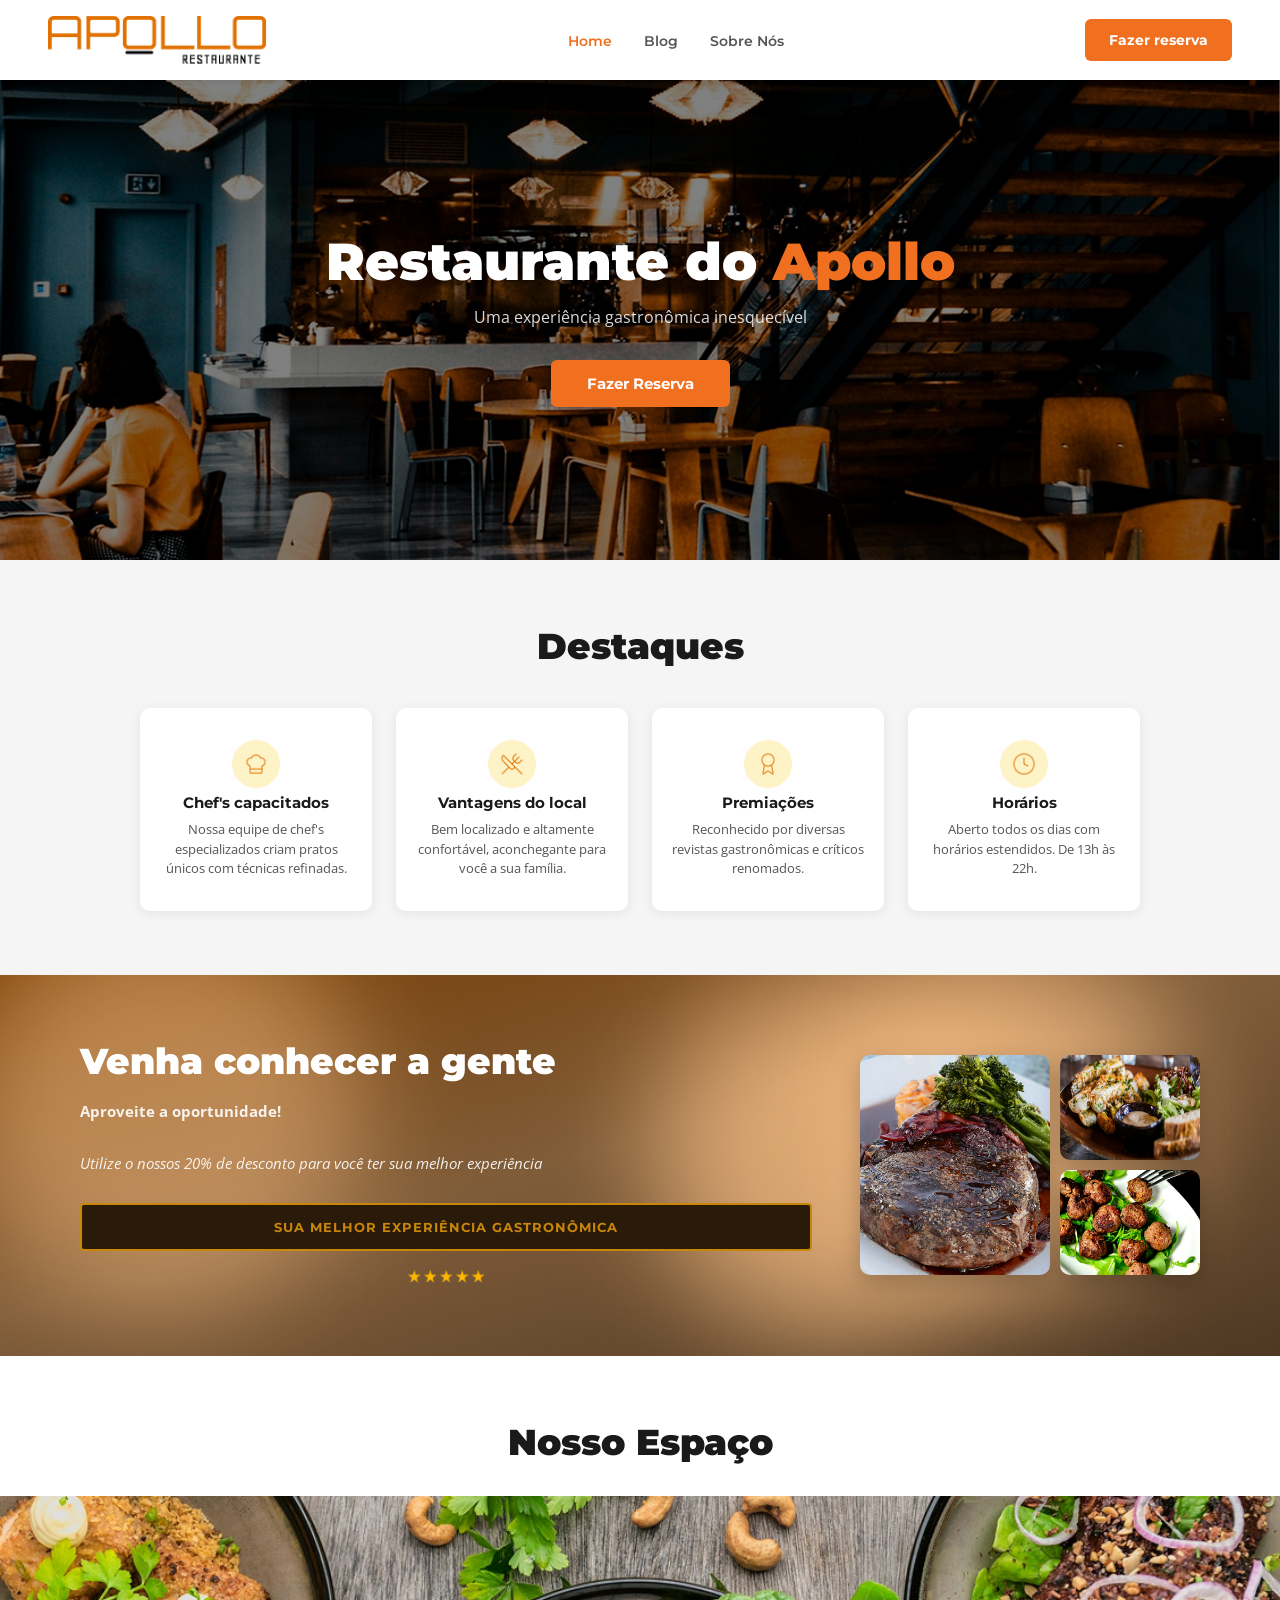
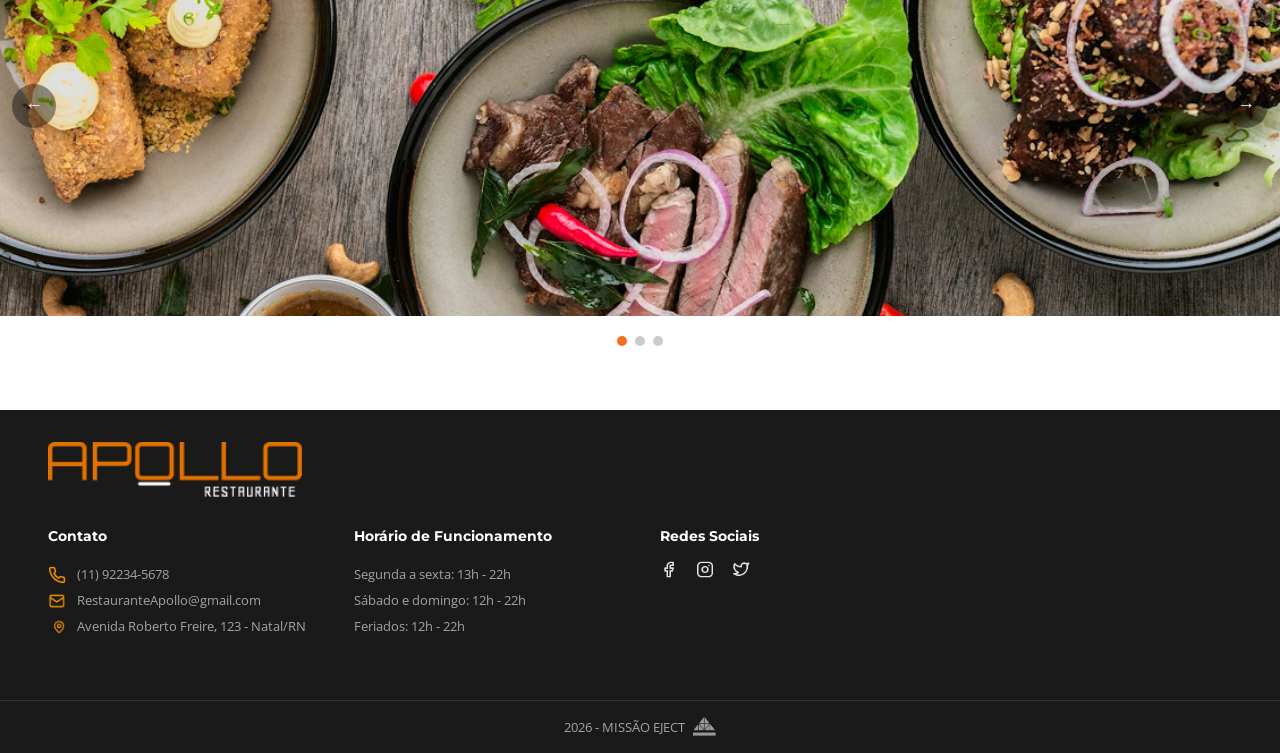
==== index.html @ 0782f097 "homepage v2 Pastas organizadas  Para fazer: - Comentar códigos - ajustar proporções de acordo com o " ====
<!DOCTYPE html>
<html lang="pt-BR">
<head>
  <meta charset="UTF-8" />
  <meta name="viewport" content="width=device-width, initial-scale=1.0"/>
  <title>Apollo Restaurante</title>
  <link href="https://fonts.googleapis.com/css2?family=Montserrat:wght@400;600;700;900&family=Open+Sans:wght@400;600&display=swap" rel="stylesheet"/>
  <link rel="stylesheet" href="assets/css/style.css"/>
</head>
<body>

  <!-- NAVBAR -->
  <nav>
  <img src="assets/imgs/homepage/logo/apolloPreta.png" alt="Apollo Restaurante" class="nav-logo"/>
  <ul class="nav-links">
    <li><a href="#" class="active">Home</a></li>
    <li><a href="#">Blog</a></li>
    <li><a href="#">Sobre Nós</a></li>
  </ul>
  <button class="btn-reserva-nav">Fazer reserva</button>
</nav>

  <!-- HERO -->
  <section class="hero">
    <div class="hero-bg"></div>
    <div class="hero-content">
      <h1>Restaurante do <span>Apollo</span></h1>
      <p>Uma experiência gastronômica inesquecível</p>
      <button class="btn-reserva-hero">Fazer Reserva</button>
    </div>
  </section>

  <!-- DESTAQUES -->
  <section class="destaques">
    <h2>Destaques</h2>
    <div class="cards">
  <div class="card">
    <div class="card-icon"><img src="assets/imgs/homepage/destaques/chapeu.png" alt="Chef"/></div>
    <h3>Chef's capacitados</h3>
    <p>Nossa equipe de chef's especializados criam pratos únicos com técnicas refinadas.</p>
  </div>
  <div class="card">
    <div class="card-icon"><img src="assets/imgs/homepage/destaques/garfo.png" alt="Vantagens"/></div>
    <h3>Vantagens do local</h3>
    <p>Bem localizado e altamente confortável, aconchegante para você a sua família.</p>
  </div>
  <div class="card">
    <div class="card-icon"><img src="assets/imgs/homepage/destaques/medalha.png" alt="Premiações"/></div>
    <h3>Premiações</h3>
    <p>Reconhecido por diversas revistas gastronômicas e críticos renomados.</p>
  </div>
  <div class="card">
    <div class="card-icon"><img src="assets/imgs/homepage/destaques/relogio.png" alt="Horários"/></div>
    <h3>Horários</h3>
    <p>Aberto todos os dias com horários estendidos. De 13h às 22h.</p>
  </div>
</div>
  </section>

  <!-- BANNER LARANJA -->
<section class="banner-cta">
  <div class="banner-texto">
    <h2>Venha conhecer a gente</h2>
    <p><strong>Aproveite a oportunidade!</strong></p>
    <p><em>Utilize o nossos 20% de desconto para você ter sua melhor experiência</em></p>
    <button class="btn-banner">SUA MELHOR EXPERIÊNCIA GASTRONÔMICA</button>
    <div class="banner-estrelas">
      <img src="assets/imgs/homepage/banner/estrelas.png" alt="Estrelas" class="estrelas-img"/>
    </div>
  </div>
  <div class="banner-fotos">
    <img class="foto-atras" src="assets/imgs/homepage/banner/1.png" alt="Prato 1"/>
    <img class="foto-meio" src="assets/imgs/homepage/banner/2.png" alt="Prato 2"/>
    <img class="foto-frente" src="assets/imgs/homepage/banner/3.png" alt="Prato 3"/>
  </div>
</section>

  <!-- NOSSO ESPAÇO -->
  <section class="espaco">
    <h2>Nosso Espaço</h2>
    <div class="espaco-slider">
      <button class="slider-btn prev">&#8592;</button>
      <img src="" alt="Nosso Espaço"/>
      <button class="slider-btn next">&#8594;</button>
    </div>
    <div class="espaco-dots">
    </div>
  </section>

 <!-- FOOTER -->
<footer>
  <div class="footer-top">
    <img src="assets/imgs/homepage/logo/apolloBranca.png" alt="Apollo Restaurante" class="footer-logo"/>
  </div>
  <div class="footer-grid">

    <div class="footer-col">
      <h4>Contato</h4>
      <p><img src="assets/imgs/homepage/footer/telefone.png" class="footer-icon-item"/> (11) 92234-5678</p>
      <p><img src="assets/imgs/homepage/footer/email.png" class="footer-icon-item"/> RestauranteApollo@gmail.com</p>
      <p><img src="assets/imgs/homepage/footer/local.png" class="footer-icon-item"/> Avenida Roberto Freire, 123 - Natal/RN</p>
    </div>

    <div class="footer-col">
      <h4>Horário de Funcionamento</h4>
      <p>Segunda a sexta: 13h - 22h</p>
      <p>Sábado e domingo: 12h - 22h</p>
      <p>Feriados: 12h - 22h</p>
    </div>

    <div class="footer-col">
      <h4>Redes Sociais</h4>
      <img src="assets/imgs/homepage/footer/redesSociais.png" alt="Redes Sociais" class="footer-icones"/>
    </div>

    <div class="footer-col">
      <iframe
        src="https://www.google.com/maps/embed?pb=!1m18!1m12!1m3!1d3989.5!2d-35.2!3d-5.8!2m3!1f0!2f0!3f0!3m2!1i1024!2i768!4f13.1!3m3!1m2!1s0x0%3A0x0!2zNcKwNDgnMDAuMCJTIDM1wrAxMicwMC4wIlc!5e0!3m2!1spt!2sbr!4v1"
        class="footer-mapa" allowfullscreen="" loading="lazy">
      </iframe>
    </div>

  </div>
  <div class="footer-bottom">
    2026 - MISSÃO EJECT <img src="assets/imgs/homepage/logo/missaoEject.png" alt="Missão Eject" class="footer-bottom-logo"/>
  </div>
</footer>

<script src="assets/js/main.js"></script>
</body>
</html>
---- assets/css/style.css ----
/* ===== RESET & VARIÁVEIS ===== */
*, *::before, *::after {
  box-sizing: border-box;
  margin: 0;
  padding: 0;
}

:root {
  --orange: #f07020;
  --dark: #1a1a1a;
  --white: #ffffff;
  --gray-light: #f5f5f5;
  --text-muted: #555;
}

body {
  font-family: 'Open Sans', sans-serif;
  color: var(--dark);
}

/* ===== NAVBAR ===== */
nav {
  display: flex;
  align-items: center;
  justify-content: space-between;
  padding: 16px 48px;
  background: var(--white);
  position: sticky;
  top: 0;
  z-index: 100;
  box-shadow: 0 1px 6px rgba(0, 0, 0, 0.08);
}

.nav-logo {
  height: 48px;
  object-fit: contain;
}

.nav-links {
  display: flex;
  align-items: center;
  gap: 32px;
  list-style: none;
}

.nav-links a {
  text-decoration: none;
  font-family: 'Montserrat', sans-serif;
  font-weight: 600;
  font-size: 14px;
  color: var(--text-muted);
  transition: color 0.2s;
}

.nav-links a.active,
.nav-links a:hover {
  color: var(--orange);
}

.btn-reserva-nav {
  background: var(--orange);
  color: var(--white);
  border: none;
  padding: 12px 24px;
  border-radius: 6px;
  font-family: 'Montserrat', sans-serif;
  font-weight: 700;
  font-size: 14px;
  cursor: pointer;
  transition: background 0.2s, transform 0.1s;
}

.btn-reserva-nav:hover {
  background: #d96010;
  transform: translateY(-1px);
}
/* ===== HERO ===== */
.hero {
  position: relative;
  height: 480px;
  display: flex;
  align-items: center;
  justify-content: center;
  text-align: center;
  overflow: hidden;
}

.hero-bg {
  position: absolute;
  inset: 0;
  background: url('../imgs/homepage/hero-bg.png') center / cover no-repeat;
  filter: brightness(0.5);
}

.hero-content {
  position: relative;
  z-index: 1;
  color: var(--white);
}

.hero-content h1 {
  font-family: 'Montserrat', sans-serif;
  font-weight: 900;
  font-size: 52px;
  line-height: 1.1;
  margin-bottom: 16px;
}

.hero-content h1 span {
  color: var(--orange);
}

.hero-content p {
  font-size: 16px;
  color: rgba(255, 255, 255, 0.85);
  margin-bottom: 32px;
}

.btn-reserva-hero {
  background: var(--orange);
  color: var(--white);
  border: none;
  padding: 14px 36px;
  border-radius: 6px;
  font-family: 'Montserrat', sans-serif;
  font-weight: 700;
  font-size: 15px;
  cursor: pointer;
  transition: background 0.2s, transform 0.15s;
}

.btn-reserva-hero:hover {
  background: #d96010;
  transform: translateY(-2px);
}

/* ===== DESTAQUES ===== */
.destaques {
  padding: 64px 48px;
  background: var(--gray-light);
  text-align: center;
}

.destaques h2 {
  font-family: 'Montserrat', sans-serif;
  font-weight: 900;
  font-size: 36px;
  margin-bottom: 40px;
}

.cards {
  display: grid;
  grid-template-columns: repeat(4, 1fr);
  gap: 24px;
  max-width: 1000px;
  margin: 0 auto;
}

.card {
  background: var(--white);
  border-radius: 10px;
  padding: 32px 20px;
  text-align: center;
  box-shadow: 0 2px 12px rgba(0, 0, 0, 0.07);
  transition: transform 0.2s, box-shadow 0.2s;
}

.card:hover {
  transform: translateY(-4px);
  box-shadow: 0 6px 20px rgba(0, 0, 0, 0.12);
}

.card-icon img {
  width: 48px;
  height: 48px;
  object-fit: contain;
}

.card h3 {
  font-family: 'Montserrat', sans-serif;
  font-weight: 700;
  font-size: 15px;
  margin-bottom: 8px;
}

.card p {
  font-size: 13px;
  color: var(--text-muted);
  line-height: 1.5;
}

/* ===== BANNER CTA ===== */
.banner-cta {
background: url('../imgs/homepage/banner/bg.png') center / cover no-repeat;
  display: flex;
  align-items: center;
  justify-content: space-between;
  padding: 64px 80px;
  gap: 48px;
  overflow: hidden;
}

.banner-texto {
  flex: 1;
  color: var(--white);
}

.banner-texto h2 {
  font-family: 'Montserrat', sans-serif;
  font-weight: 900;
  font-size: 36px;
  margin-bottom: 16px;
}

.banner-texto p {
  font-size: 15px;
  line-height: 1.6;
  margin-bottom: 28px;
  opacity: 0.9;
}

.btn-banner {
  background: #2a1a0a;
  color: #c8860a;
  border: 2px solid #c8860a;
  padding: 14px 24px;
  border-radius: 4px;
  font-family: 'Montserrat', sans-serif;
  font-weight: 700;
  font-size: 13px;
  letter-spacing: 1px;
  cursor: pointer;
  margin-top: 12px;
  margin-bottom: 16px;
  display: block;
  width: 100%;
  transition: background 0.2s;
}

.btn-banner:hover {
  background: #3a2a1a;
}

.banner-estrelas {
  text-align: center;
}

.estrelas-img {
  height: 20px;
  width: 77px;
  object-fit: contain;
}

.banner-fotos {
  position: relative;
  width: 340px;
  height: 220px;
  flex-shrink: 0;
}

.banner-fotos img {
  object-fit: cover;
  border-radius: 10px;
  position: absolute;
  box-shadow: 0 8px 24px rgba(0, 0, 0, 0.25);
}

.foto-atras {
  width: 190px;
  height: 220px;
  top: 0;
  left: 0;
  z-index: 1;
}

.foto-meio {
  width: 140px;
  height: 105px;
  top: 0;
  right: 0;
  z-index: 1;
}

.foto-frente {
  width: 140px;
  height: 105px;
  bottom: 0;
  right: 0;
  z-index: 1;
}

/* ===== NOSSO ESPAÇO ===== */
.espaco {
  padding: 64px 0;
  text-align: center;
  background: var(--white);
}

.espaco h2 {
  font-family: 'Montserrat', sans-serif;
  font-weight: 900;
  font-size: 36px;
  margin-bottom: 32px;
}

.espaco-slider {
  position: relative;
  display: flex;
  align-items: center;
  width: 100%;
}

.espaco-slider img {
  width: 100%;
  max-height: 420px;
  object-fit: cover;
}

.slider-btn {
  position: absolute;
  top: 50%;
  transform: translateY(-50%);
  background: rgba(0, 0, 0, 0.4);
  color: var(--white);
  border: none;
  width: 44px;
  height: 44px;
  border-radius: 50%;
  font-size: 18px;
  cursor: pointer;
  z-index: 1;
  transition: background 0.2s;
}

.slider-btn:hover {
  background: var(--orange);
}

.slider-btn.prev {
  left: 12px;
}

.slider-btn.next {
  right: 12px;
}

.espaco-dots {
  margin-top: 20px;
  display: flex;
  justify-content: center;
  gap: 8px;
}

.dot {
  width: 10px;
  height: 10px;
  border-radius: 50%;
  background: #ccc;
  display: inline-block;
  cursor: pointer;
}

.dot.ativo {
  background: var(--orange);
}

/* ===== FOOTER ===== */
footer {
  background: var(--dark);
  color: rgba(255, 255, 255, 0.6);
  padding: 0;
}

.footer-top {
  padding: 32px 48px 0;
}

.footer-logo {
  height: 56px;
  object-fit: contain;
}

.footer-grid {
  display: grid;
  grid-template-columns: repeat(4, 1fr);
  gap: 40px;
  padding: 24px 48px 48px;
}

.footer-col h4 {
  font-family: 'Montserrat', sans-serif;
  font-weight: 700;
  font-size: 14px;
  color: var(--white);
  margin-bottom: 16px;
}

.footer-col p {
  font-size: 13px;
  line-height: 2;
}

.footer-icon-item {
  width: 18px;
  height: 18px;
  object-fit: contain;
  vertical-align: middle;
  margin-right: 8px;
}

.footer-icones {
  width: 90px;
  object-fit: contain;
  display: block;
  filter: brightness(0) invert(1) sepia(0) saturate(0) brightness(0.9);
}

.footer-mapa {
  width: 100%;
  height: 120px;
  border: none;
  border-radius: 8px;
}

.footer-bottom {
  border-top: 1px solid rgba(255, 255, 255, 0.1);
  text-align: center;
  padding: 16px;
  font-size: 13px;
  display: flex;
  align-items: center;
  justify-content: center;
  gap: 8px;
}

.footer-bottom-logo {
  height: 20px;
  object-fit: contain;
  filter: brightness(0) invert(0.6);
}
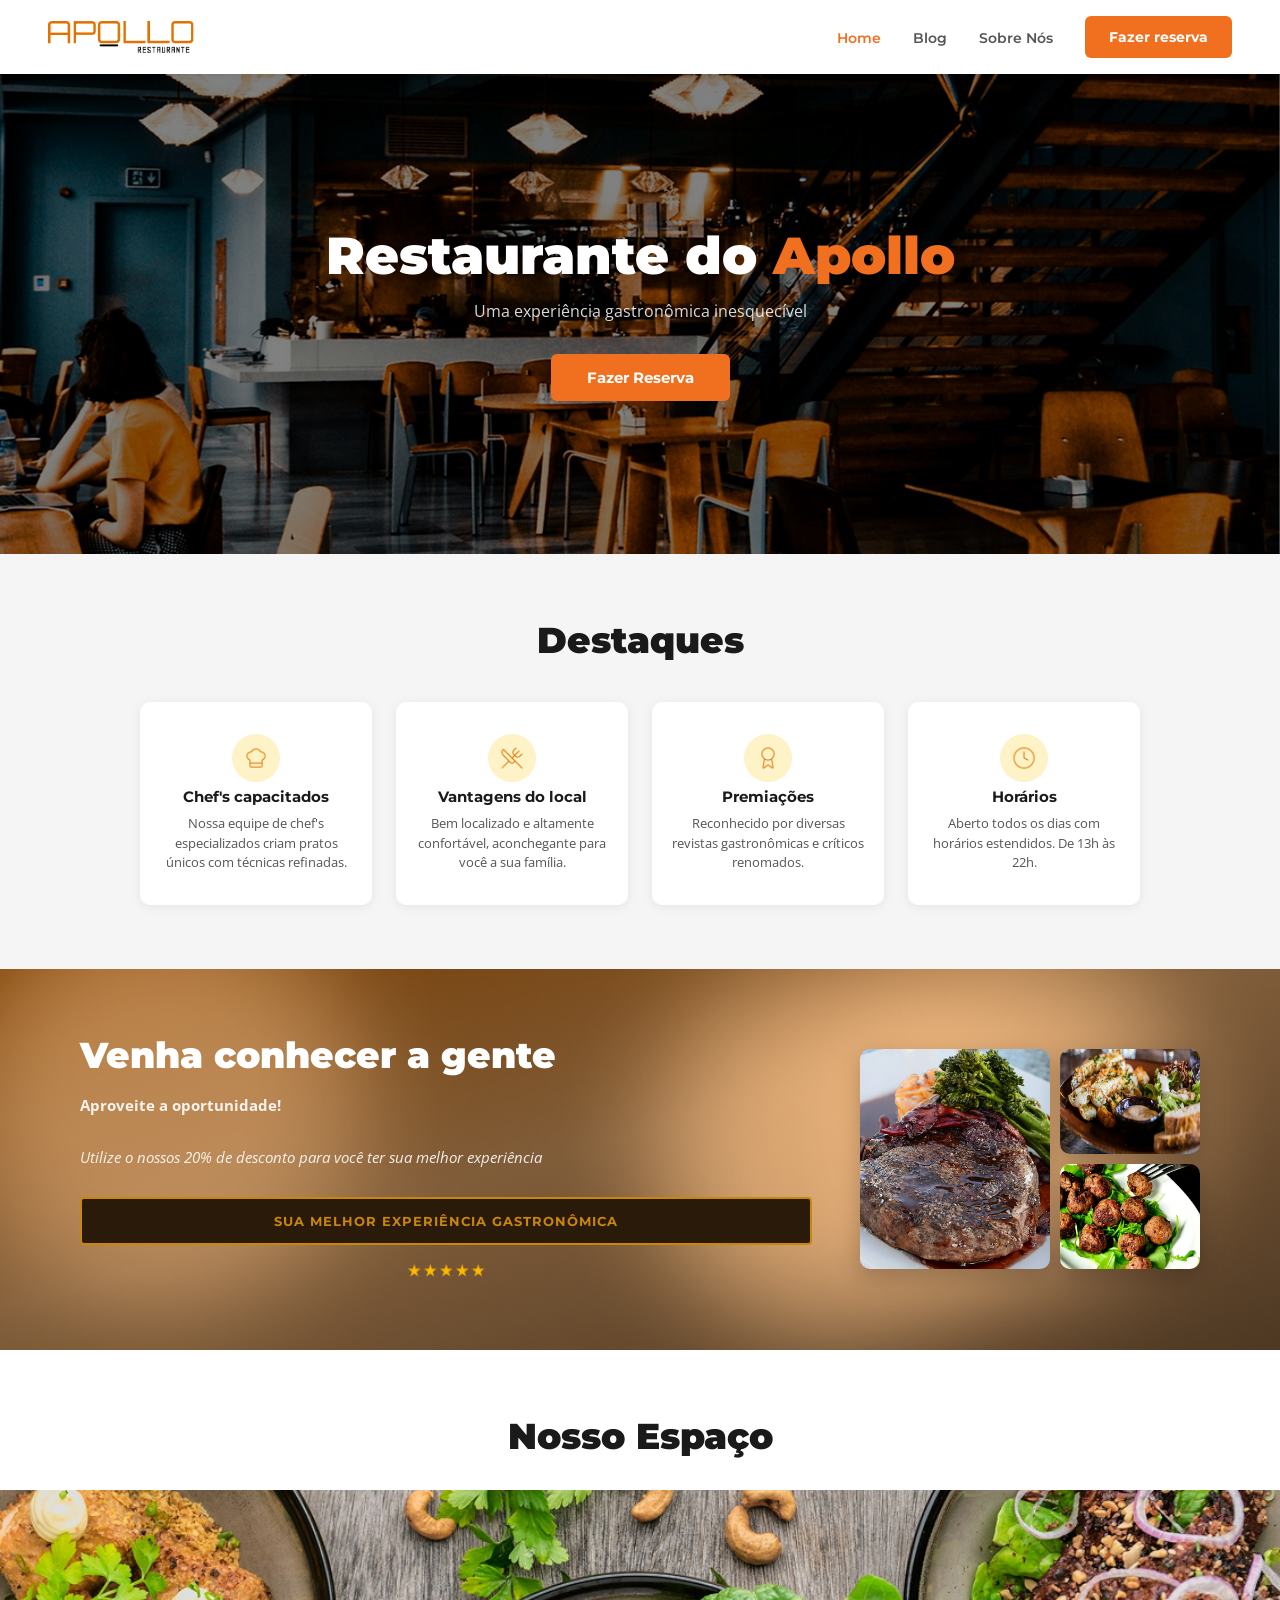
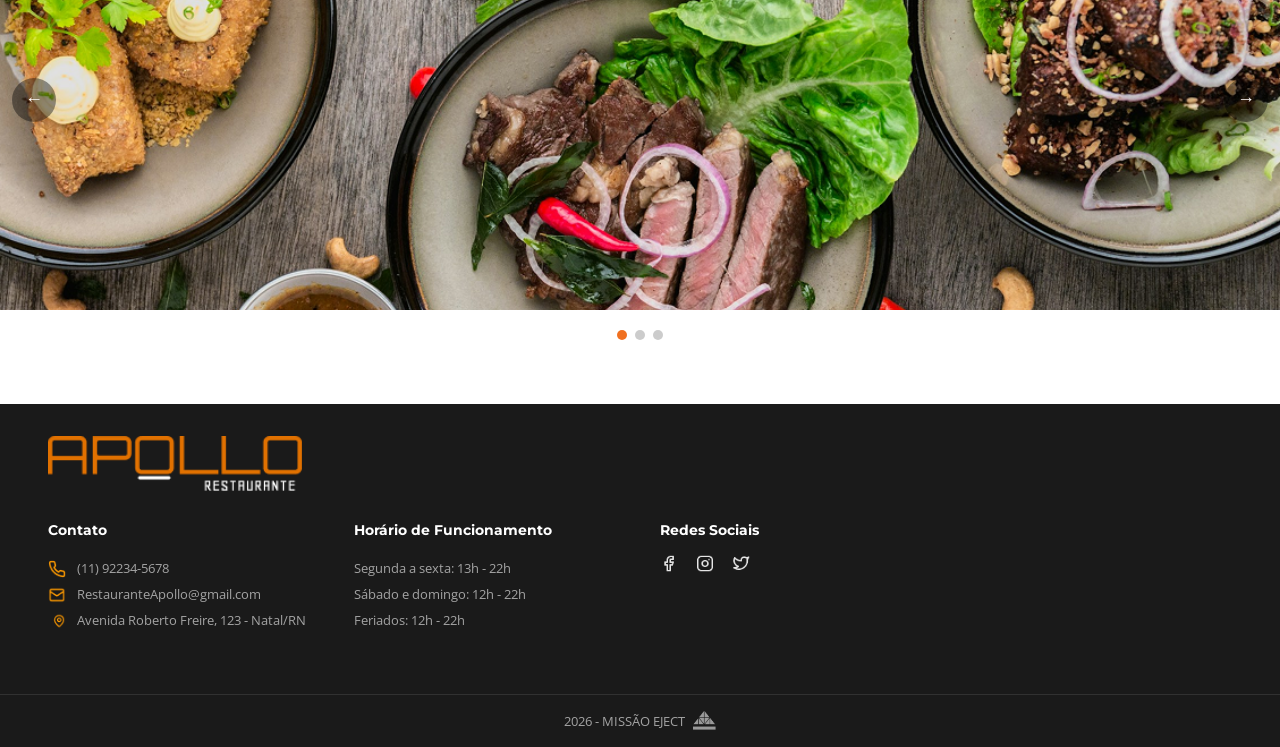
==== commit c6bf3ee1: "Add blog page and mobile navbar Add a full blog section and mobile navigation support. New files: bl" ====
--- a/index.html
+++ b/index.html
@@ -5,20 +5,26 @@
   <meta name="viewport" content="width=device-width, initial-scale=1.0"/>
   <title>Apollo Restaurante</title>
   <link href="https://fonts.googleapis.com/css2?family=Montserrat:wght@400;600;700;900&family=Open+Sans:wght@400;600&display=swap" rel="stylesheet"/>
-  <link rel="stylesheet" href="assets/css/style.css"/>
+  <link rel="stylesheet" href="/assets/css/style.css"/>
+  <link rel="stylesheet" href="https://cdn.jsdelivr.net/npm/bootstrap-icons@1.11.3/font/bootstrap-icons.min.css">
 </head>
 <body>
 
   <!-- NAVBAR -->
-  <nav>
-  <img src="assets/imgs/homepage/logo/apolloPreta.png" alt="Apollo Restaurante" class="nav-logo"/>
-  <ul class="nav-links">
-    <li><a href="#" class="active">Home</a></li>
-    <li><a href="#">Blog</a></li>
-    <li><a href="#">Sobre Nós</a></li>
-  </ul>
-  <button class="btn-reserva-nav">Fazer reserva</button>
-</nav>
+    <nav>
+        <img src="/assets/imgs/homepage/logo/apolloPreta.png" alt="Apollo Restaurante" class="nav-logo"/>
+<ul class="nav-links">
+            <li><a href="/index.html" class="active">Home</a></li>
+            <li><a href="/blog/index.html">Blog</a></li>
+            <li><a href="#">Sobre Nós</a></li>
+            <li><button class="btn-reserva-nav">Fazer reserva</button></li>
+        </ul>
+
+        <button class="menu-mobile">
+            <i class="bi bi-list"></i>
+        </button>   
+
+    </nav>
 
   <!-- HERO -->
   <section class="hero">
@@ -127,5 +133,6 @@
 </footer>
 
 <script src="assets/js/main.js"></script>
+<script src="/assets/js/interacoes.js"></script>
 </body>
 </html>
--- a/assets/css/style.css
+++ b/assets/css/style.css
@@ -31,8 +31,9 @@
   box-shadow: 0 1px 6px rgba(0, 0, 0, 0.08);
 }
 
+
 .nav-logo {
-  height: 48px;
+  height: 2em;
   object-fit: contain;
 }
 
@@ -74,6 +75,66 @@
   background: #d96010;
   transform: translateY(-1px);
 }
+
+
+.menu-mobile{
+  display: none;
+  background: none;
+  border: none;
+  font-size: 2.5rem;
+  color: #f07020;
+  cursor: pointer;
+
+}
+
+.menu-mobile i {
+  display: inline-block;
+  transition: transform 0.8s ease-in-out, opacity 0.2s ease-in-out;
+}
+
+.menu-mobile i.bi-x-lg {
+  transform: rotate(90deg);
+}
+
+.menu-mobile i.bi-list {
+  transform: rotate(-180deg);
+}
+
+/* MEDIA QUERY NAVBAR */
+/* telas menores que 768 pixels vao ter essa configuração de css */
+@media (max-width: 768px) {
+  .nav-links {
+    display: none;
+  }
+
+  .menu-mobile {
+    display: block;
+  }
+
+  .nav-links.active {
+    display: flex;
+    flex-direction: column;
+    position: absolute;
+    top: 100%;
+    left: 0;
+    width: 100%;
+    background-color: #ffffff;
+    text-align: center;
+    box-shadow: 0 4px 6px rgba(0, 0, 0, 0.1);
+    padding: 20px 0;
+    gap: 20px;
+  }
+
+  .footer-mapa{
+    display: none;
+  }
+
+  
+}
+
+
+
+
 /* ===== HERO ===== */
 .hero {
   position: relative;
@@ -437,4 +498,40 @@
   height: 20px;
   object-fit: contain;
   filter: brightness(0) invert(0.6);
+}
+
+/* MEDIA QUERY FOOTER */
+/* telas menores que 768 pixels vao ter essa configuração de css */
+@media (max-width: 768px) {
+  .nav-links {
+    display: none;
+  }
+
+  .menu-mobile {
+    display: block;
+  }
+
+  .nav-links.active {
+    display: flex;
+    flex-direction: column;
+    position: absolute;
+    top: 100%;
+    left: 0;
+    width: 100%;
+    background-color: #ffffff;
+    text-align: center;
+    box-shadow: 0 4px 6px rgba(0, 0, 0, 0.1);
+    padding: 20px 0;
+    gap: 20px;
+  }
+
+  .footer-mapa{
+    display: none;
+  }
+
+  .footer-grid{
+    display: flex;
+    flex-direction: column;
+  }
+  
 }
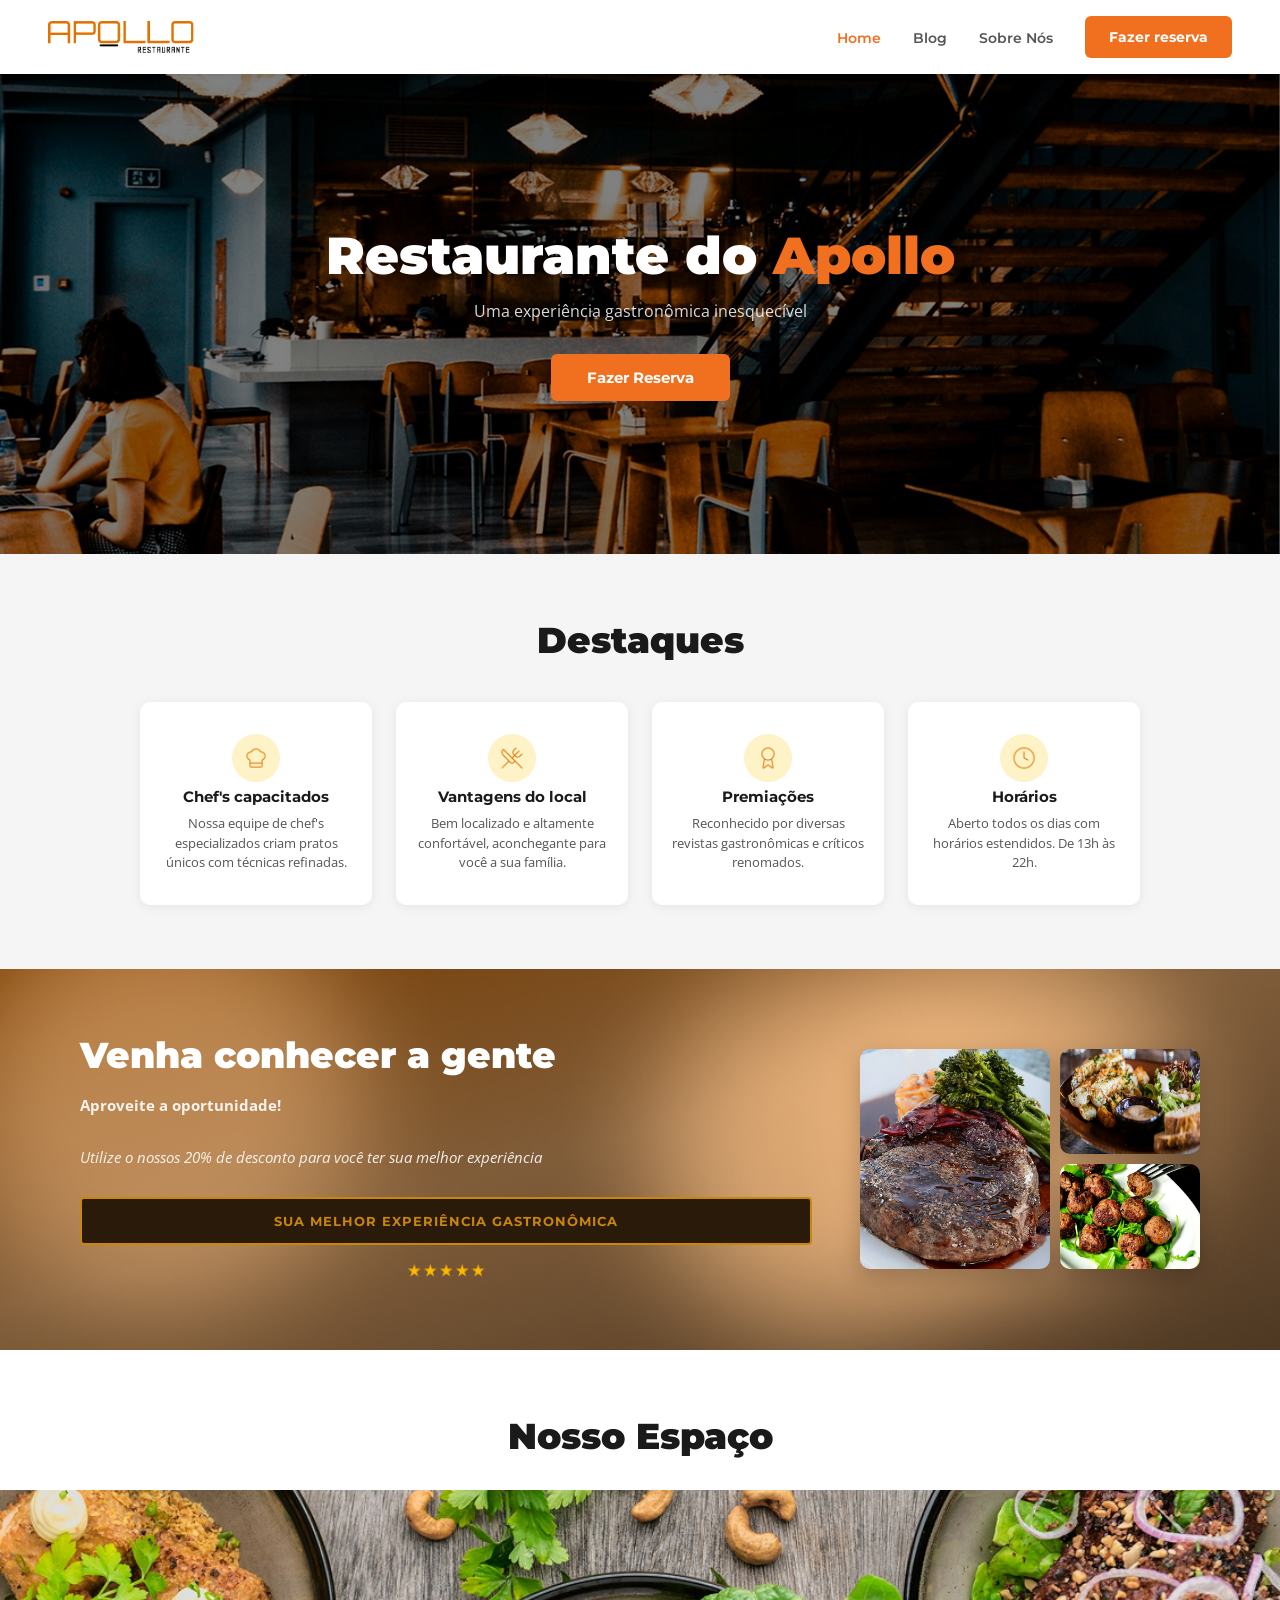
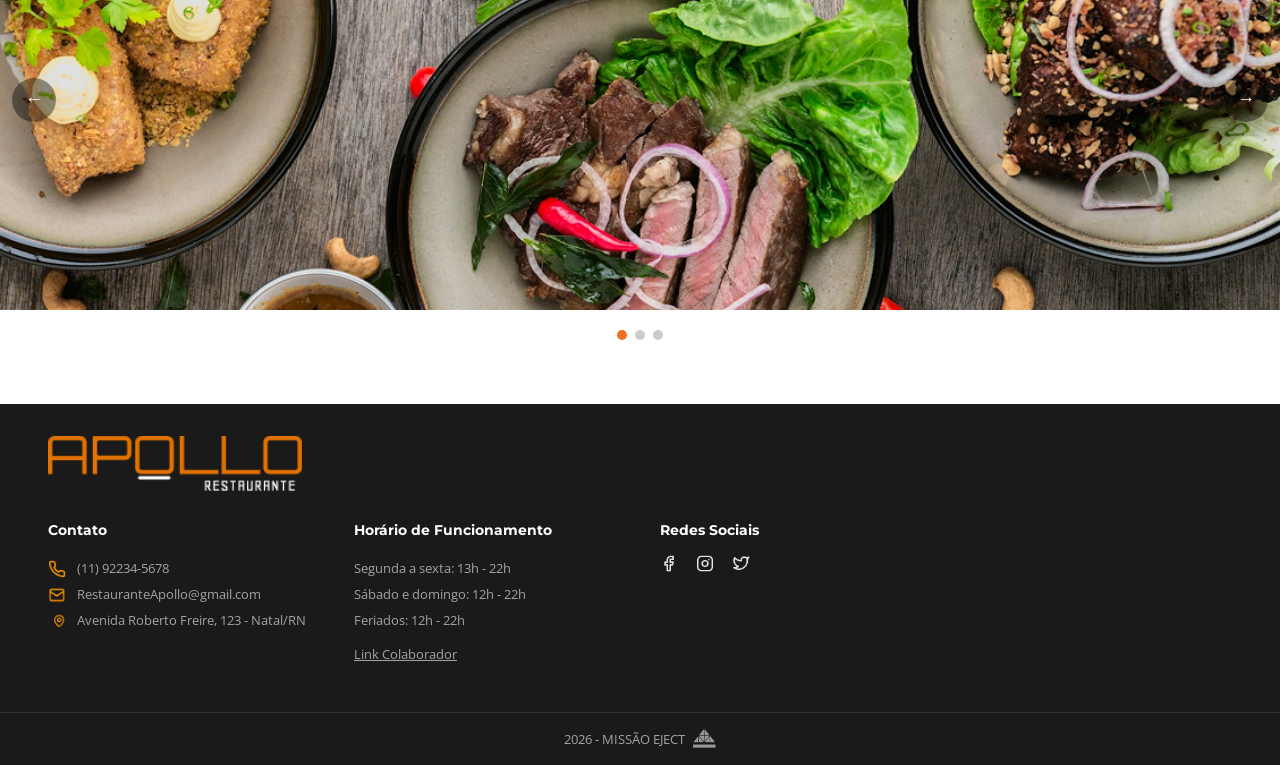
==== commit aeff9b9d: "Add article page, styles, images, and link fixes Add new article page (artigo/artigo.html) with mark" ====
--- a/index.html
+++ b/index.html
@@ -112,6 +112,7 @@
       <p>Segunda a sexta: 13h - 22h</p>
       <p>Sábado e domingo: 12h - 22h</p>
       <p>Feriados: 12h - 22h</p>
+      <a href="#" class="footer-link">Link Colaborador</a>
     </div>
 
     <div class="footer-col">
--- a/assets/css/style.css
+++ b/assets/css/style.css
@@ -432,6 +432,14 @@
   padding: 0;
 }
 
+.footer-link {
+  display: inline-block;
+  margin-top: 12px;
+  color: rgba(255, 255, 255, 0.6);
+  font-size: 13px;
+  transition: color 0.2s;
+}
+
 .footer-top {
   padding: 32px 48px 0;
 }
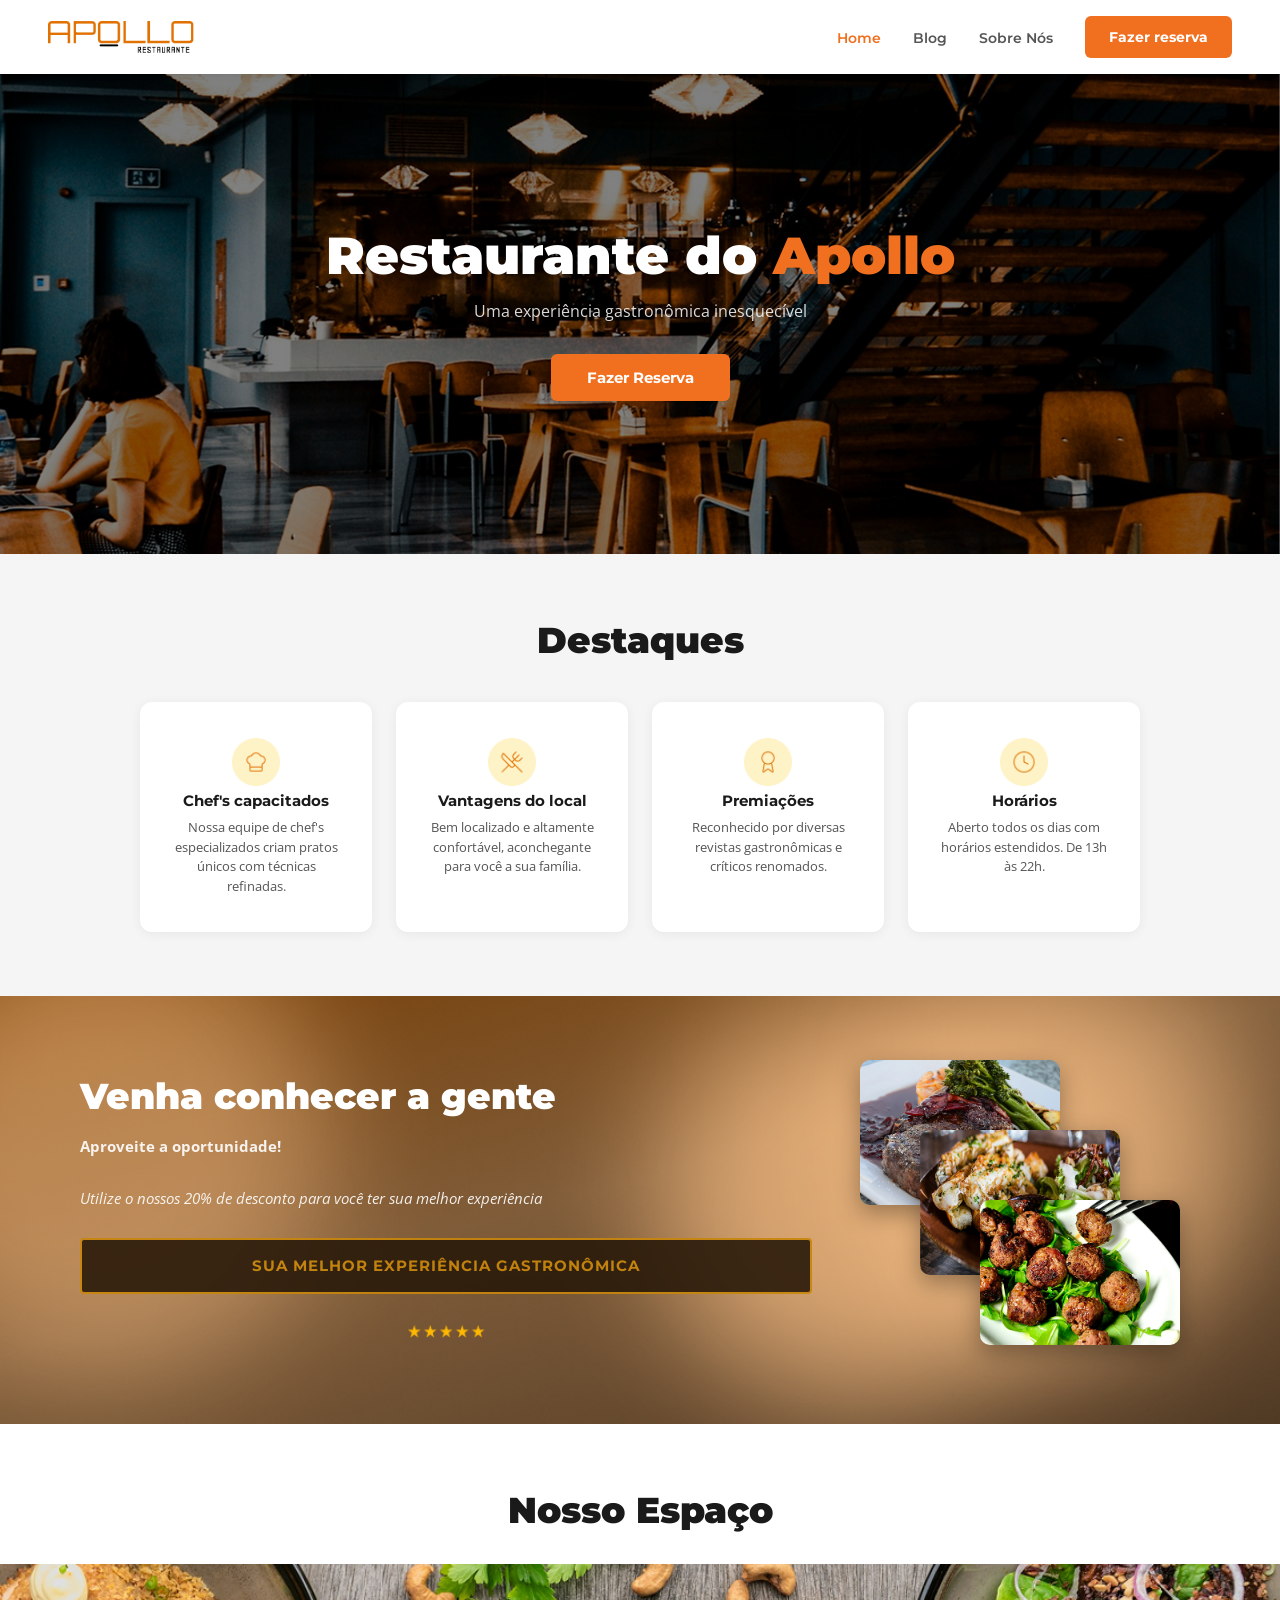
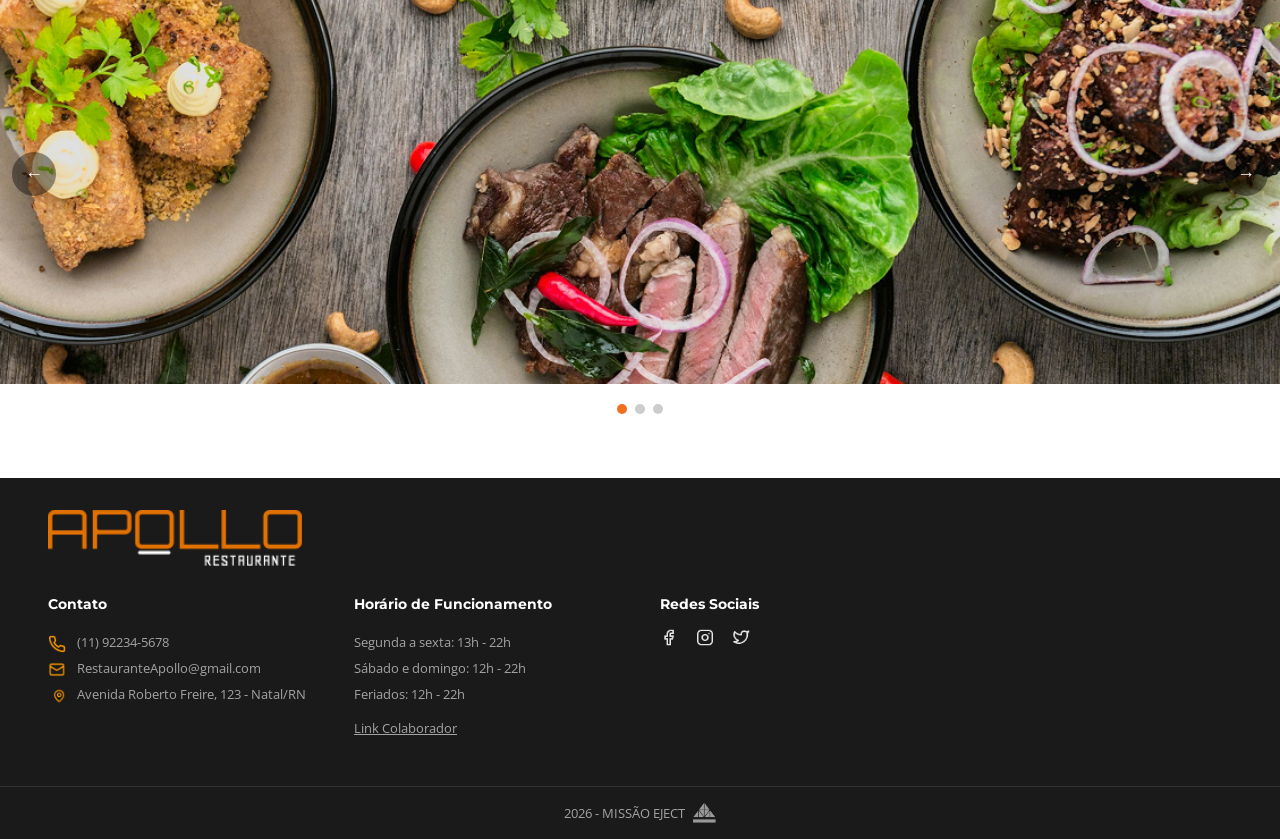
==== commit 918c3427: "Imagens do Banner CTA Sobrepostas - O que fiz: Fui testando aleatoriamente para deixar as imagens so" ====
--- a/index.html
+++ b/index.html
@@ -5,26 +5,27 @@
   <meta name="viewport" content="width=device-width, initial-scale=1.0"/>
   <title>Apollo Restaurante</title>
   <link href="https://fonts.googleapis.com/css2?family=Montserrat:wght@400;600;700;900&family=Open+Sans:wght@400;600&display=swap" rel="stylesheet"/>
-  <link rel="stylesheet" href="/assets/css/style.css"/>
+  <link rel="stylesheet" href="assets/css/style_geral.css"/>
+  <link rel="stylesheet" href="assets/css/style_modal.css">
   <link rel="stylesheet" href="https://cdn.jsdelivr.net/npm/bootstrap-icons@1.11.3/font/bootstrap-icons.min.css">
 </head>
 <body>
 
   <!-- NAVBAR -->
-    <nav>
-        <img src="/assets/imgs/homepage/logo/apolloPreta.png" alt="Apollo Restaurante" class="nav-logo"/>
-<ul class="nav-links">
-            <li><a href="/index.html" class="active">Home</a></li>
-            <li><a href="/blog/index.html">Blog</a></li>
-            <li><a href="#">Sobre Nós</a></li>
-            <li><button class="btn-reserva-nav">Fazer reserva</button></li>
-        </ul>
+  <nav>
+    <img src="assets/imgs/homepage/logo/apolloPreta.png" alt="Apollo Restaurante" class="nav-logo"/>
+    <ul class="nav-links">
+        <li><a href="index.html" class="active">Home</a></li>
+        <li><a href="blog/blog.html">Blog</a></li>
+        <li><a href="sobreNós/sobre.html">Sobre Nós</a></li>
+        <li><button class="btn-reserva-nav btn-abrir-reserva">Fazer reserva</button></li>
+    </ul>
 
-        <button class="menu-mobile">
-            <i class="bi bi-list"></i>
-        </button>   
+    <button class="menu-mobile">
+      <i class="bi bi-list"></i>
+    </button>   
 
-    </nav>
+  </nav>
 
   <!-- HERO -->
   <section class="hero">
@@ -32,7 +33,7 @@
     <div class="hero-content">
       <h1>Restaurante do <span>Apollo</span></h1>
       <p>Uma experiência gastronômica inesquecível</p>
-      <button class="btn-reserva-hero">Fazer Reserva</button>
+      <button class="btn-reserva-hero btn-abrir-reserva">Fazer Reserva</button>
     </div>
   </section>
 
@@ -40,46 +41,46 @@
   <section class="destaques">
     <h2>Destaques</h2>
     <div class="cards">
-  <div class="card">
-    <div class="card-icon"><img src="assets/imgs/homepage/destaques/chapeu.png" alt="Chef"/></div>
-    <h3>Chef's capacitados</h3>
-    <p>Nossa equipe de chef's especializados criam pratos únicos com técnicas refinadas.</p>
-  </div>
-  <div class="card">
-    <div class="card-icon"><img src="assets/imgs/homepage/destaques/garfo.png" alt="Vantagens"/></div>
-    <h3>Vantagens do local</h3>
-    <p>Bem localizado e altamente confortável, aconchegante para você a sua família.</p>
-  </div>
-  <div class="card">
-    <div class="card-icon"><img src="assets/imgs/homepage/destaques/medalha.png" alt="Premiações"/></div>
-    <h3>Premiações</h3>
-    <p>Reconhecido por diversas revistas gastronômicas e críticos renomados.</p>
-  </div>
-  <div class="card">
-    <div class="card-icon"><img src="assets/imgs/homepage/destaques/relogio.png" alt="Horários"/></div>
-    <h3>Horários</h3>
-    <p>Aberto todos os dias com horários estendidos. De 13h às 22h.</p>
-  </div>
-</div>
+      <div class="card">
+        <div class="card-icon"><img src="assets/imgs/homepage/destaques/chapeu.png" alt="Chef"/></div>
+        <h3>Chef's capacitados</h3>
+        <p>Nossa equipe de chef's especializados criam pratos únicos com técnicas refinadas.</p>
+      </div>
+      <div class="card">
+        <div class="card-icon"><img src="assets/imgs/homepage/destaques/garfo.png" alt="Vantagens"/></div>
+        <h3>Vantagens do local</h3>
+        <p>Bem localizado e altamente confortável, aconchegante para você a sua família.</p>
+      </div>
+      <div class="card">
+        <div class="card-icon"><img src="assets/imgs/homepage/destaques/medalha.png" alt="Premiações"/></div>
+        <h3>Premiações</h3>
+        <p>Reconhecido por diversas revistas gastronômicas e críticos renomados.</p>
+      </div>
+      <div class="card">
+        <div class="card-icon"><img src="assets/imgs/homepage/destaques/relogio.png" alt="Horários"/></div>
+        <h3>Horários</h3>
+        <p>Aberto todos os dias com horários estendidos. De 13h às 22h.</p>
+      </div>
+    </div>
   </section>
 
   <!-- BANNER LARANJA -->
-<section class="banner-cta">
-  <div class="banner-texto">
-    <h2>Venha conhecer a gente</h2>
-    <p><strong>Aproveite a oportunidade!</strong></p>
-    <p><em>Utilize o nossos 20% de desconto para você ter sua melhor experiência</em></p>
-    <button class="btn-banner">SUA MELHOR EXPERIÊNCIA GASTRONÔMICA</button>
-    <div class="banner-estrelas">
-      <img src="assets/imgs/homepage/banner/estrelas.png" alt="Estrelas" class="estrelas-img"/>
+  <section class="banner-cta">
+    <div class="banner-texto">
+      <h2>Venha conhecer a gente</h2>
+      <p><strong>Aproveite a oportunidade!</strong></p>
+      <p><em>Utilize o nossos 20% de desconto para você ter sua melhor experiência</em></p>
+      <p class="txt-banner">SUA MELHOR EXPERIÊNCIA GASTRONÔMICA</p>
+      <div class="banner-estrelas">
+        <img src="assets/imgs/homepage/banner/estrelas.png" alt="Estrelas" class="estrelas-img"/>
+      </div>
     </div>
-  </div>
-  <div class="banner-fotos">
-    <img class="foto-atras" src="assets/imgs/homepage/banner/1.png" alt="Prato 1"/>
-    <img class="foto-meio" src="assets/imgs/homepage/banner/2.png" alt="Prato 2"/>
-    <img class="foto-frente" src="assets/imgs/homepage/banner/3.png" alt="Prato 3"/>
-  </div>
-</section>
+    <div class="banner-fotos">
+      <img class="foto-atras" src="assets/imgs/homepage/banner/1.png" alt="Prato 1"/>
+      <img class="foto-meio" src="assets/imgs/homepage/banner/2.png" alt="Prato 2"/>
+      <img class="foto-frente" src="assets/imgs/homepage/banner/3.png" alt="Prato 3"/>
+    </div>
+  </section>
 
   <!-- NOSSO ESPAÇO -->
   <section class="espaco">
@@ -93,47 +94,102 @@
     </div>
   </section>
 
- <!-- FOOTER -->
-<footer>
-  <div class="footer-top">
-    <img src="assets/imgs/homepage/logo/apolloBranca.png" alt="Apollo Restaurante" class="footer-logo"/>
+  <!-- FOOTER -->
+  <footer>
+    <div class="footer-top">
+      <img src="assets/imgs/homepage/logo/apolloBranca.png" alt="Apollo Restaurante" class="footer-logo"/>
+    </div>
+    <div class="footer-grid">
+
+      <div class="footer-col">
+        <h4>Contato</h4>
+        <p><img src="assets/imgs/homepage/footer/telefone.png" class="footer-icon-item"/> (11) 92234-5678</p>
+        <p><img src="assets/imgs/homepage/footer/email.png" class="footer-icon-item"/> RestauranteApollo@gmail.com</p>
+        <p><img src="assets/imgs/homepage/footer/local.png" class="footer-icon-item"/> Avenida Roberto Freire, 123 - Natal/RN</p>
+      </div>
+
+      <div class="footer-col">
+        <h4>Horário de Funcionamento</h4>
+        <p>Segunda a sexta: 13h - 22h</p>
+        <p>Sábado e domingo: 12h - 22h</p>
+        <p>Feriados: 12h - 22h</p>
+        <a href="#" class="footer-link">Link Colaborador</a>
+      </div>
+
+      <div class="footer-col">
+        <h4>Redes Sociais</h4>
+        <img src="assets/imgs/homepage/footer/redesSociais.png" alt="Redes Sociais" class="footer-icones"/>
+      </div>
+
+      <div class="footer-col">
+        <iframe
+          src="https://www.google.com/maps/embed?pb=!1m18!1m12!1m3!1d3989.5!2d-35.2!3d-5.8!2m3!1f0!2f0!3f0!3m2!1i1024!2i768!4f13.1!3m3!1m2!1s0x0%3A0x0!2zNcKwNDgnMDAuMCJTIDM1wrAxMicwMC4wIlc!5e0!3m2!1spt!2sbr!4v1"
+          class="footer-mapa" allowfullscreen="" loading="lazy">
+        </iframe>
+      </div>
+
+    </div>
+    <div class="footer-bottom">
+      2026 - MISSÃO EJECT <img src="assets/imgs/homepage/logo/missaoEject.png" alt="Missão Eject" class="footer-bottom-logo"/>
+    </div>
+  </footer>
+
+<!-- MODAL PARA FAZER AS RESERVAS -->
+
+  <div class="modal-overlay" id="modalReserva">
+    <div class="modal-content">
+      
+      <button class="btn-fechar-modal" id="fecharModal">
+        <i class="bi bi-x-lg"></i>
+      </button>
+
+      <div class="modal-header">
+        <img src="./assets/imgs/homepage/logo/apolloPreta.png" alt="Apollo Restaurante" class="modal-logo">
+        <h2>Faça sua reserva</h2>
+      </div>
+
+      <form id="formReserva">
+        
+        <div class="input-group">
+          <label for="nomeReserva">Nome completo</label>
+          <input type="text" id="nomeReserva" placeholder="Digite seu nome" required>
+        </div>
+
+        <div class="input-group">
+          <label for="dataReserva">Data</label>
+          <input type="date" id="dataReserva" required>
+        </div>
+
+        <div class="input-group">
+          <label for="horarioReserva">Horário</label>
+          <input type="time" id="horarioReserva" required>
+        </div>
+
+        <div class="input-group">
+          <label for="qtdPessoas">Quantidade de pessoas</label>
+          <select id="qtdPessoas" required>
+            <option value="1">1 pessoa</option>
+            <option value="2" selected>2 pessoas</option>
+            <option value="3">3 pessoas</option>
+            <option value="4">4 pessoas</option>
+            <option value="5+">5 ou mais pessoas</option>
+          </select>
+        </div>
+
+        <button type="submit" class="btn-confirmar-reserva" id="btnConfirmar">
+          CONFIRMAR RESERVA
+        </button>
+
+      </form>
+    </div>
   </div>
-  <div class="footer-grid">
 
-    <div class="footer-col">
-      <h4>Contato</h4>
-      <p><img src="assets/imgs/homepage/footer/telefone.png" class="footer-icon-item"/> (11) 92234-5678</p>
-      <p><img src="assets/imgs/homepage/footer/email.png" class="footer-icon-item"/> RestauranteApollo@gmail.com</p>
-      <p><img src="assets/imgs/homepage/footer/local.png" class="footer-icon-item"/> Avenida Roberto Freire, 123 - Natal/RN</p>
-    </div>
 
-    <div class="footer-col">
-      <h4>Horário de Funcionamento</h4>
-      <p>Segunda a sexta: 13h - 22h</p>
-      <p>Sábado e domingo: 12h - 22h</p>
-      <p>Feriados: 12h - 22h</p>
-      <a href="#" class="footer-link">Link Colaborador</a>
-    </div>
 
-    <div class="footer-col">
-      <h4>Redes Sociais</h4>
-      <img src="assets/imgs/homepage/footer/redesSociais.png" alt="Redes Sociais" class="footer-icones"/>
-    </div>
 
-    <div class="footer-col">
-      <iframe
-        src="https://www.google.com/maps/embed?pb=!1m18!1m12!1m3!1d3989.5!2d-35.2!3d-5.8!2m3!1f0!2f0!3f0!3m2!1i1024!2i768!4f13.1!3m3!1m2!1s0x0%3A0x0!2zNcKwNDgnMDAuMCJTIDM1wrAxMicwMC4wIlc!5e0!3m2!1spt!2sbr!4v1"
-        class="footer-mapa" allowfullscreen="" loading="lazy">
-      </iframe>
-    </div>
 
-  </div>
-  <div class="footer-bottom">
-    2026 - MISSÃO EJECT <img src="assets/imgs/homepage/logo/missaoEject.png" alt="Missão Eject" class="footer-bottom-logo"/>
-  </div>
-</footer>
 
-<script src="assets/js/main.js"></script>
-<script src="/assets/js/interacoes.js"></script>
+  <script src="assets/js/homepage.js"></script>
+  <script src="assets/js/interacoes.js"></script>
 </body>
 </html>
--- a/assets/css/style_geral.css
+++ b/assets/css/style_geral.css
@@ -0,0 +1,642 @@
+/* ===== RESET & VARIÁVEIS ===== */
+
+.texto {
+  text-align: justify;
+  line-height: 1.6;
+  hyphens: auto;
+}
+
+
+*, *::before, *::after {
+  box-sizing: border-box;
+  margin: 0;
+  padding: 0;
+}
+
+:root {
+  --orange: #f07020;
+  --dark: #1a1a1a;
+  --white: #ffffff;
+  --gray-light: #f5f5f5;
+  --text-muted: #555;
+}
+
+body {
+  font-family: 'Open Sans', sans-serif;
+  color: var(--dark);
+}
+
+/* ===== NAVBAR ===== */
+nav {
+  display: flex;
+  align-items: center;
+  justify-content: space-between;
+  padding: 16px 48px;
+  background: var(--white);
+  position: sticky;
+  top: 0;
+  z-index: 100;
+  box-shadow: 0 1px 6px rgba(0, 0, 0, 0.08);
+}
+
+
+.nav-logo {
+  height: 2em;
+  object-fit: contain;
+}
+
+.nav-links {
+  display: flex;
+  align-items: center;
+  gap: 32px;
+  list-style: none;
+}
+
+.nav-links a {
+  text-decoration: none;
+  font-family: 'Montserrat', sans-serif;
+  font-weight: 600;
+  font-size: 14px;
+  color: var(--text-muted);
+  transition: color 0.2s;
+}
+
+.nav-links a.active,
+.nav-links a:hover {
+  color: var(--orange);
+}
+
+.btn-reserva-nav {
+  background: var(--orange);
+  color: var(--white);
+  border: none;
+  padding: 12px 24px;
+  border-radius: 6px;
+  font-family: 'Montserrat', sans-serif;
+  font-weight: 700;
+  font-size: 14px;
+  cursor: pointer;
+  transition: background 0.2s, transform 0.1s;
+}
+
+.btn-reserva-nav:hover {
+  background: #d96010;
+  transform: translateY(-1px);
+}
+
+
+.menu-mobile{
+  display: none;
+  background: none;
+  border: none;
+  font-size: 2.5rem;
+  color: #f07020;
+  cursor: pointer;
+
+}
+
+.menu-mobile i {
+  display: inline-block;
+  transition: transform 0.8s ease-in-out, opacity 0.2s ease-in-out;
+}
+
+.menu-mobile i.bi-x-lg {
+  transform: rotate(90deg);
+}
+
+.menu-mobile i.bi-list {
+  transform: rotate(-180deg);
+}
+
+/* MEDIA QUERY NAVBAR */
+@media (max-width: 768px) {
+  .nav-links {
+    display: none;
+  }
+
+  .menu-mobile {
+    display: block;
+  }
+
+  .nav-links.active {
+    display: flex;
+    flex-direction: column;
+    position: absolute;
+    top: 100%;
+    left: 0;
+    width: 100%;
+    background-color: #ffffff;
+    text-align: center;
+    box-shadow: 0 4px 6px rgba(0, 0, 0, 0.1);
+    padding: 20px 0;
+    gap: 20px;
+  }
+
+  .footer-mapa{
+    display: none;
+  }
+}
+
+
+
+
+/* ===== HERO ===== */
+.hero {
+  position: relative;
+  height: 480px;
+  display: flex;
+  align-items: center;
+  justify-content: center;
+  text-align: center;
+  overflow: hidden;
+}
+
+.hero-bg {
+  position: absolute;
+  inset: 0;
+  background: url('../imgs/homepage/hero-bg.png') center / cover no-repeat;
+  filter: brightness(0.5);
+}
+
+.hero-content {
+  position: relative;
+  z-index: 1;
+  color: var(--white);
+}
+
+.hero-content h1 {
+  font-family: 'Montserrat', sans-serif;
+  font-weight: 900;
+  font-size: 52px;
+  line-height: 1.1;
+  margin-bottom: 16px;
+}
+
+.hero-content h1 span {
+  color: var(--orange);
+}
+
+.hero-content p {
+  font-size: 16px;
+  color: rgba(255, 255, 255, 0.85);
+  margin-bottom: 32px;
+}
+
+.btn-reserva-hero {
+  background: var(--orange);
+  color: var(--white);
+  border: none;
+  padding: 14px 36px;
+  border-radius: 6px;
+  font-family: 'Montserrat', sans-serif;
+  font-weight: 700;
+  font-size: 15px;
+  cursor: pointer;
+  transition: background 0.2s, transform 0.15s;
+}
+
+.btn-reserva-hero:hover {
+  background: #d96010;
+  transform: translateY(-2px);
+}
+
+/* ===== DESTAQUES ===== */
+.destaques {
+  padding: 64px 48px;
+  background: var(--gray-light);
+  text-align: center;
+}
+
+.destaques h2 {
+  font-family: 'Montserrat', sans-serif;
+  font-weight: 900;
+  font-size: 36px;
+  margin-bottom: 40px;
+}
+
+.cards {
+  display: grid;
+  grid-template-columns: repeat(4, 1fr);
+  gap: 24px;
+  max-width: 1000px;
+  margin: 0 auto;
+}
+
+.card {
+  background: #fff;
+  border-radius: 12px;
+  padding: 36px 28px;
+  text-align: center;
+  box-shadow: 0 2px 12px rgba(0,0,0,0.06);
+  transition: transform 0.2s;
+}
+
+.card:hover {
+  outline: 6px solid #E17100;
+  transform: translateY(-4px);
+  box-shadow: 0 6px 20px rgba(0, 0, 0, 0.12);
+}
+
+.card-icon img {
+  width: 48px;
+  height: 48px;
+  object-fit: contain;
+}
+
+.card h3 {
+  font-family: 'Montserrat', sans-serif;
+  font-weight: 700;
+  font-size: 15px;
+  margin-bottom: 8px;
+}
+
+.card p {
+  font-size: 13px;
+  color: var(--text-muted);
+  line-height: 1.5;
+}
+
+/* ===== BANNER CTA ===== */
+.banner-cta {
+  background: url('../imgs/homepage/banner/bg.png') center / cover no-repeat;
+  display: flex;
+  align-items: center;
+  justify-content: space-between;
+  padding: 64px 80px;
+  gap: 48px;
+  overflow: hidden;
+}
+
+.banner-texto {
+  flex: 1;
+  color: var(--white);
+}
+
+.banner-texto h2 {
+  font-family: 'Montserrat', sans-serif;
+  font-weight: 900;
+  font-size: 36px;
+  margin-bottom: 16px;
+}
+
+.banner-texto p {
+  font-size: 15px;
+  line-height: 1.6;
+  margin-bottom: 28px;
+  opacity: 0.9;
+}
+
+.txt-banner {
+  background: #2a1a0a;
+  color: #c8860a;
+  border: 2px solid #c8860a;
+  padding: 14px 24px;
+  border-radius: 4px;
+  font-family: 'Montserrat', sans-serif;
+  font-weight: 700;
+  font-size: 13px;
+  letter-spacing: 1px;
+  margin-top: 12px;
+  margin-bottom: 16px;
+  display: block;
+  width: 100%;
+  transition: background 0.2s;
+  text-align: center;
+}
+
+.banner-estrelas {
+  text-align: center;
+}
+
+.estrelas-img {
+  height: 20px;
+  width: 77px;
+  object-fit: contain;
+}
+
+/* FOTOS SOBREPOSTAS EM DIAGONAL */
+.banner-fotos {
+  position: relative;
+  width: 340px;
+  height: 300px;
+  flex-shrink: 0;
+}
+
+.banner-fotos img {
+  object-fit: cover;
+  border-radius: 10px;
+  position: absolute;
+  box-shadow: 0 8px 24px rgba(0, 0, 0, 0.35);
+}
+
+/* Foto de TRÁS — canto superior esquerdo */
+.foto-atras {
+  width: 200px;
+  height: 145px;
+  top: 0;
+  left: 0;
+  z-index: 1;
+}
+
+/* Foto do MEIO — deslocada */
+.foto-meio {
+  width: 200px;
+  height: 145px;
+  top: 70px;
+  left: 60px;
+  z-index: 2;
+}
+
+/* Foto da FRENTE — mais deslocada, na frente de todas */
+.foto-frente {
+  width: 200px;
+  height: 145px;
+  top: 140px;
+  left: 120px;
+  z-index: 3;
+}
+
+/* ===== NOSSO ESPAÇO ===== */
+.espaco {
+  padding: 64px 0;
+  text-align: center;
+  background: var(--white);
+}
+
+.espaco h2 {
+  font-family: 'Montserrat', sans-serif;
+  font-weight: 900;
+  font-size: 36px;
+  margin-bottom: 32px;
+}
+
+.espaco-slider {
+  position: relative;
+  display: flex;
+  align-items: center;
+  width: 100%;
+}
+
+.espaco-slider img {
+  width: 100%;
+  max-height: 420px;
+  object-fit: cover;
+}
+
+.slider-btn {
+  position: absolute;
+  top: 50%;
+  transform: translateY(-50%);
+  background: rgba(0, 0, 0, 0.4);
+  color: var(--white);
+  border: none;
+  width: 44px;
+  height: 44px;
+  border-radius: 50%;
+  font-size: 18px;
+  cursor: pointer;
+  z-index: 1;
+  transition: background 0.2s;
+}
+
+.slider-btn:hover {
+  background: var(--orange);
+}
+
+.slider-btn.prev {
+  left: 12px;
+}
+
+.slider-btn.next {
+  right: 12px;
+}
+
+.espaco-dots {
+  margin-top: 20px;
+  display: flex;
+  justify-content: center;
+  gap: 8px;
+}
+
+.dot {
+  width: 10px;
+  height: 10px;
+  border-radius: 50%;
+  background: #ccc;
+  display: inline-block;
+  cursor: pointer;
+}
+
+.dot.ativo {
+  background: var(--orange);
+}
+
+/* ===== FOOTER ===== */
+footer {
+  background: var(--dark);
+  color: rgba(255, 255, 255, 0.6);
+  padding: 0;
+}
+
+.footer-link {
+  display: inline-block;
+  margin-top: 12px;
+  color: rgba(255, 255, 255, 0.6);
+  font-size: 13px;
+  transition: color 0.2s;
+}
+
+.footer-top {
+  padding: 32px 48px 0;
+}
+
+.footer-logo {
+  height: 56px;
+  object-fit: contain;
+}
+
+.footer-grid {
+  display: grid;
+  grid-template-columns: repeat(4, 1fr);
+  gap: 40px;
+  padding: 24px 48px 48px;
+}
+
+.footer-col h4 {
+  font-family: 'Montserrat', sans-serif;
+  font-weight: 700;
+  font-size: 14px;
+  color: var(--white);
+  margin-bottom: 16px;
+}
+
+.footer-col p {
+  font-size: 13px;
+  line-height: 2;
+}
+
+.footer-icon-item {
+  width: 18px;
+  height: 18px;
+  object-fit: contain;
+  vertical-align: middle;
+  margin-right: 8px;
+}
+
+.footer-icones {
+  width: 90px;
+  object-fit: contain;
+  display: block;
+  filter: brightness(0) invert(1) sepia(0) saturate(0) brightness(0.9);
+}
+
+.footer-mapa {
+  width: 100%;
+  height: 120px;
+  border: none;
+  border-radius: 8px;
+}
+
+.footer-bottom {
+  border-top: 1px solid rgba(255, 255, 255, 0.1);
+  text-align: center;
+  padding: 16px;
+  font-size: 13px;
+  display: flex;
+  align-items: center;
+  justify-content: center;
+  gap: 8px;
+}
+
+.footer-bottom-logo {
+  height: 20px;
+  object-fit: contain;
+  filter: brightness(0) invert(0.6);
+}
+
+.footer-col iframe {
+  display: block;
+  width: 100%;
+}
+
+.footer-mapa {
+  width: 100%;
+  aspect-ratio: 16 / 9;
+  border: 0;
+  border-radius: 10px;
+}
+
+/* ===== RESPONSIVIDADE MOBILE ===== */
+@media (max-width: 768px) {
+
+  /* NAVBAR */
+  .nav-links {
+    display: none;
+  }
+
+  .menu-mobile {
+    display: block;
+  }
+
+  .nav-links.active {
+    display: flex;
+    flex-direction: column;
+    position: absolute;
+    top: 100%;
+    left: 0;
+    width: 100%;
+    background-color: #ffffff;
+    text-align: center;
+    box-shadow: 0 4px 6px rgba(0, 0, 0, 0.1);
+    padding: 20px 0;
+    gap: 20px;
+  }
+
+  /* HERO */
+  .hero {
+    height: 360px;
+    padding: 0 24px;
+  }
+
+  .hero-content h1 {
+    font-size: 32px;
+  }
+
+  .hero-content p {
+    font-size: 14px;
+  }
+
+  /* DESTAQUES */
+  .destaques {
+    padding: 40px 24px;
+  }
+
+  .cards {
+    grid-template-columns: repeat(2, 1fr);
+  }
+
+  /* BANNER CTA */
+  .banner-cta {
+    flex-direction: column;
+    padding: 40px 24px;
+    text-align: center;
+    gap: 32px;
+  }
+
+  .banner-fotos {
+    position: relative;
+    width: 100%;
+    height: 260px;
+  }
+
+  .foto-atras {
+    width: 55%;
+    height: 130px;
+    top: 0;
+    left: 5%;
+    z-index: 1;
+  }
+
+  .foto-meio {
+    width: 55%;
+    height: 130px;
+    top: 55px;
+    left: 22%;
+    z-index: 2;
+  }
+
+  .foto-frente {
+    width: 55%;
+    height: 130px;
+    top: 110px;
+    left: 39%;
+    z-index: 3;
+  }
+
+  /* FOOTER */
+  .footer-top {
+    padding: 24px 24px 0;
+  }
+
+  .footer-grid {
+    display: flex;
+    flex-direction: column;
+    gap: 24px;
+    padding: 24px;
+  }
+
+  .footer-mapa {
+    display: none;
+  }
+}
+
+/* Telas muito pequenas (abaixo de 400px) */
+@media (max-width: 400px) {
+  .cards {
+    grid-template-columns: 1fr;
+  }
+
+  .hero-content h1 {
+    font-size: 26px;
+  }
+}
--- a/assets/css/style_modal.css
+++ b/assets/css/style_modal.css
@@ -0,0 +1,126 @@
+/* =========================================
+   MODAL DE RESERVA
+========================================= */
+
+/* 1. O fundo escuro (Overlay) - Cobre a tela toda */
+.modal-overlay {
+  position: fixed;
+  top: 0;
+  left: 0;
+  width: 100%;
+  height: 100%;
+  background-color: rgba(0, 0, 0, 0.7); /* Preto com 70% de transparência */
+  z-index: 9999; /* Garante que fique por cima de TUDO no site */
+  
+  /* ESCONDE O MODAL POR PADRÃO */
+  display: none; 
+  justify-content: center;
+  align-items: center;
+}
+
+/* 2. Classe mágica que o JS vai usar para mostrar o modal */
+.modal-overlay.active {
+  display: flex;
+}
+
+/* 3. A caixa branca do formulário */
+.modal-content {
+  background-color: #ffffff;
+  padding: 30px;
+  border-radius: 4px; /* Bordas levemente arredondadas */
+  width: 90%;
+  max-width: 400px; /* Tamanho máximo para não esticar em telas grandes */
+  position: relative; /* Necessário para o botão X se guiar por ele */
+  box-shadow: 0 10px 25px rgba(0,0,0,0.2);
+}
+
+/* 4. Botão de fechar (X) */
+.btn-fechar-modal {
+  position: absolute;
+  top: 15px;
+  right: 15px;
+  background: none;
+  border: none;
+  font-size: 1.5rem;
+  color: #333;
+  cursor: pointer;
+  transition: color 0.2s;
+}
+
+.btn-fechar-modal:hover {
+  color: #e67e22; /* Fica laranja ao passar o mouse */
+}
+
+/* 5. Cabeçalho (Logo e Título) */
+.modal-header {
+  text-align: center;
+  margin-bottom: 20px;
+}
+
+.modal-logo {
+  width: 140px;
+  margin-bottom: 10px;
+}
+
+.modal-header h2 {
+  font-size: 1.4rem;
+  color: #000;
+  font-weight: bold;
+}
+
+/* 6. Campos do Formulário */
+.input-group {
+  display: flex;
+  flex-direction: column;
+  margin-bottom: 15px;
+}
+
+.input-group label {
+  font-weight: bold;
+  font-size: 0.9rem;
+  color: #333;
+  margin-bottom: 5px;
+}
+
+.input-group input,
+.input-group select {
+  padding: 10px;
+  border: 1px solid #ccc;
+  border-radius: 4px;
+  font-size: 1rem;
+  font-family: inherit; /* Puxa a fonte principal do site */
+  outline: none;
+}
+
+.input-group input:focus,
+.input-group select:focus {
+  border-color: #e67e22; /* Borda laranja ao digitar */
+}
+
+/* 7. Botão Confirmar Reserva */
+.btn-confirmar-reserva {
+  width: 100%;
+  background-color: #E17100;  /* Handoff: background #E17100 */
+  color: #F0F0F0;             /* Handoff: text color #F0F0F0 */
+  border: none;
+  height: 60px;               /* Handoff: height 60 */
+  font-family: 'Inter', sans-serif; /* Handoff: Inter */
+  font-size: 24px;            /* Handoff: font-size 24 */
+  font-weight: 500;           /* Handoff: Medium */
+  line-height: 28px;          /* Handoff: line-height 28 */
+  border-radius: 10px;        /* Handoff: border-radius 10 */
+  cursor: pointer;
+  margin-top: 10px;
+  box-shadow: 0px 4px 6px -4px #000000; /* Handoff: Drop shadow */
+  transition: background-color 0.3s ease;
+}
+
+.btn-confirmar-reserva:hover {
+  background-color: #c96500;
+}
+
+/* 8. Classe de Sucesso (Verde) que o JS vai adicionar */
+.btn-confirmar-reserva.sucesso {
+  background-color: #006400;
+  pointer-events: none;
+}
